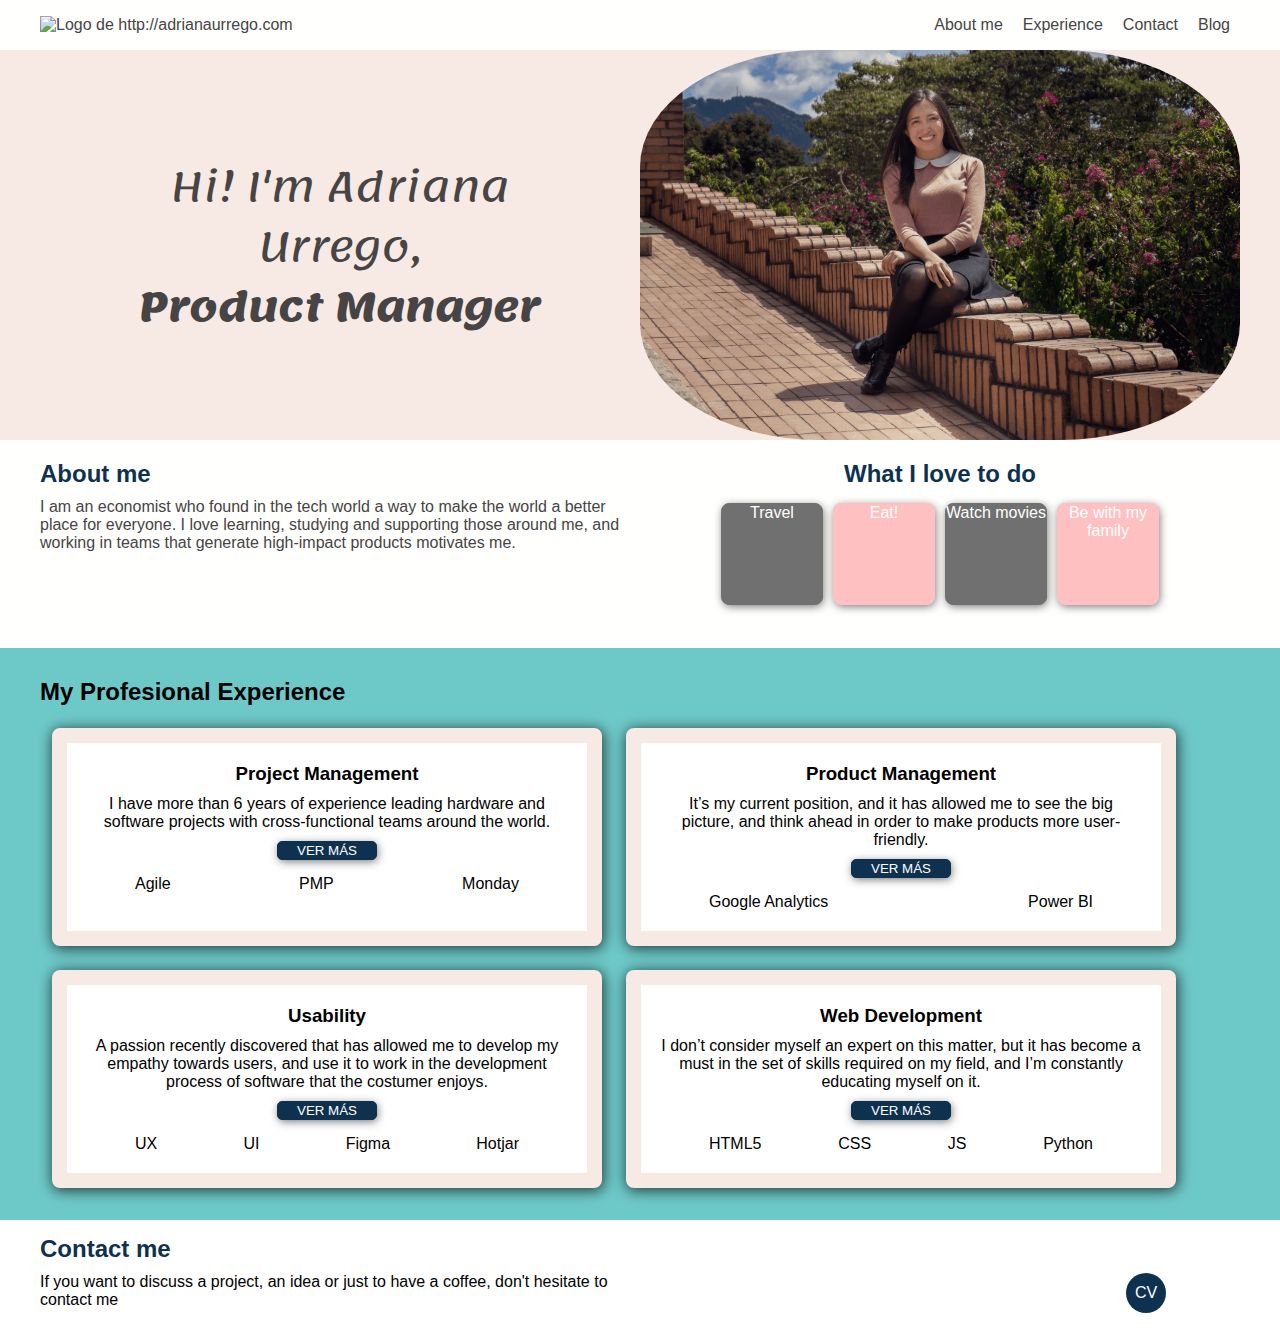
==== Index.html @ 8c85b7bd "Adicion link a blog" ====
<!DOCTYPE html>
<html lang="en">
<head>
    <meta charset="UTF-8" />
    <meta name="description" content="This is the Adriana Urrego's web site">
    <meta name="robots" content="index,follow">
    <title>Adriana Urrego</title>
    <meta name="viewport" content="width=device-width, initial-scale=1.0">
    <link rel="icon" type="image.png" href="Images/Favicon.PNG" />
    <link href="https://fonts.googleapis.com/css2?family=Lemonada&display=swap" rel="stylesheet">
    <link rel="stylesheet" href="css/estilos.css">
</head>
<body>
    <i class="icon-menu burger-button" id="burger-menu"></i>
    <header class="header">
        <div class="container">
            <figure class="logo">
                <img src= "images/logo.PNG" height= "70" alt="Logo de http://adrianaurrego.com"> 
            </figure>
            <nav class="menu">
                <ol>
                    <li>
                        <a class="link" href="#AboutMe">About me</a>
                    </li>
                    <li>
                        <a class="link" href="#Experience">Experience</a>
                    </li>
                    <li>
                        <a class="link" href="#Contact">Contact</a>
                    </li>
                    <li>
                        <a class="link" href="https://adrianaurrego.wordpress.com/" target="blank">Blog</a>
                    </li>
                </ol>
            </nav>
        </div>
    </header>
    <section class="hero">
        <div class="container">
            <h1 class="hero-sentence">
                 Hi! I'm Adriana Urrego,<br> <strong>Product Manager</strong>
            </h1>
            <figure class="hero-imageContainer">
                <img class="hero-image" src="./Images/Hero.jpeg" width="600" height="390" alt="Imagen principal del sitio"> 
            </figure>
        </div>
    </section>
    <section id="AboutMe" class="aboutme">
        <div class="container">
            <article class="profile">
                <h2>About me</h2>
                <p>I am an economist who found in the tech world a way to make the world a better place for everyone. I love learning, studying and supporting those around me, and working in teams that generate high-impact products motivates me.</p>
            </article>
            <article class="WhatIlovetodo">
                <h2>What I love to do</h2>
                <div class="lovetodo">
                    <p class="lovetodo-brown">Travel</p>
                    <p class="lovetodo-pink">Eat!</p>
                    <p class="lovetodo-brown">Watch movies</p>
                    <p class="lovetodo-pink">Be with my family</p>
                </div>
            </article>       
        </div>
    </section>
    <section id="Experience" class="experience-list">
        <div class="container">
            <article class="experience-list-title">
                <!-- <div class="container"> -->
                    <h2>My Profesional Experience</h2>
                <!-- </div> -->
            </article>
            <article class="experience-container">
                <article class="experience">
                    <!-- <figure class="experience-imageContainer">
                        <img class="experience-image" src="./Images/Project-manager-hero.png"/>
                    </figure> -->
                    <div class="experience-detail">
                        <h3 class="experience-title">Project Management</h3>
                        <p class="experience-description">I have more than 6 years of experience leading hardware and software projects with cross-functional teams around the world.</p>
                        <button class="experience-button"><a href="./Project-manager/index.html" target="blank">Ver más</a></button>
                        <div class="skills">
                            <p>Agile</p>
                            <p>PMP</p>
                            <!-- <P>MS Project</P> -->
                            <p>Monday</p>
                        </div>
                    </div>
                </article>
                <article class="experience">
                    <!-- <figure class="experience-imageContainer">
                        <img class="experience-image" src="./Images/Hero.jpg" width="500" />
                    </figure> -->
                    <div class="experience-detail">
                        <h3 class="experience-title">Product Management</h3>
                        <p class="experience-description">It’s my current position, and it has allowed me to see the big picture, and think ahead in order to make products more user-friendly.</p>
                        <button class="experience-button"><a href="./Product-manager/index.html" target="blank">Ver más</a></button>
                        <div class="skills">
                            <!-- <p>Communication</p> -->
                            <p>Google Analytics</p>
                            <P>Power BI</P> 
                        </div>                   
                    </div>
                </article>
                <article class="experience">
                    <!-- <figure class="experience-imageContainer">
                        <img class="experience-image" src="./Images/Hero.jpg" width="500" />
                    </figure> -->
                    <div class="experience-detail">
                        <h3 class="experience-title">Usability</h3>
                        <p class="experience-description">A passion recently discovered that has allowed me to develop my empathy towards users, and use it to work in the development process of software that the costumer enjoys.</p>
                        <button class="experience-button"><a href="./Usability/index.html" target="blank">Ver más</a></button>
                        <div class="skills">
                            <p>UX</p>
                            <p>UI</p>
                            <P>Figma</P>
                            <p>Hotjar</p>
                        </div>
                    </div>
                </article>
                <article class="experience">
                    <!-- <figure class="experience-imageContainer">
                        <img class="experience-image" src="./Images/Hero.jpg" width="500" />
                    </figure> -->
                    <div class="experience-detail">
                        <h3 class="experience-title">Web Development</h3>
                        <p class="experience-description">I don’t consider myself an expert on this matter, but it has become a must in the set of skills required on my field, and I’m constantly educating myself on it.</p>
                        <button class="experience-button"><a href="./Web-development/index.html" target="blank">Ver más</a></button>                    
                        <div class="skills">
                            <p>HTML5</p>
                            <p>CSS</p>
                            <P>JS</P>
                            <p>Python</p>
                        </div>
                    </div>
                </article>
            </article>
        </div>
    </section>
    <section id="Contact" class="contact">
        <div class="container">
            <div>
                <h2>Contact me</h2>
            </div>
            <div class="form-and-social">
                <!-- <form action="" class="form-email">
                    <div>
                        <div class="name-container">
                            <label for="name">Name</label>
                            <input type="text" id="name" class="input-name" name="name"><br/> 
                        </div>                        
                        <div class="email-container">
                            <label for="email">Email</label>
                            <input type="email" id="email" class="input-email" name="email"><br/> 
                        </div>    
                        <div class="message-container"> 
                            <label for="message">Message</label>                            
                            <input type="text" placeholder="Leave your message here" id="message" class="input-message" name="message"><br/>                             
                        </div>    
                    </div>
                    <div>
                        <button class="contact-button" type="submit">Send</button>
                    </div>
                </form> -->
                <p>If you want to discuss a project, an idea or just to have a coffee, don't hesitate to contact me</p>
                <div class="social">
                    <!-- <a href="" class="social-link gmail"></a> -->
                    <!-- <i class="icon-email"></i>
                    <i class="icon-twitter"></i>
                    <i class="icon-github"></i>
                    <i class="icon-linkedin"></i> -->
                    <a href="https://twitter.com/Adri_urrego18" target="_blank" class="social-link twitter"></a>
                    <a href="https://www.linkedin.com/in/luz-adriana-urrego-m%C3%A9ndez-198406157/" target="_blank" class="social-link linkedin"></a>
                    <a href="https://github.com/AdrianaUrrego" target="_blank" class="social-link github"></a>
                    <a href="https://drive.google.com/file/d/1pRDgtssEUzJiuoyWZFGQGTPaUxqyoq2O/view?usp=sharing" target="_blank" class="social-link cv">CV</a>
                </div>
            </div>            
        </div>
    </section>
    <script>     
        console.log ();   
        const ipad = window.matchMedia('screen and (max-width: 767px)');
        const menu = document.querySelector('.menu');
        // console.log(menu);
        const burgerButton = document.querySelector('#burger-menu');
        // console.log(burgerButton);


        ipad.addListener(validation)

        function validation(event){
            console.log(event.matches);
            if (event.matches) {
                burgerButton.addEventListener('click', hideShow)
            } else {
                burgerButton.removeEventListener('click', hideShow)
            }
        }
        validation(ipad);

        function hideShow() {
            if (menu.classList.contains('is-active')) {
                menu.classList.remove('is-active');
            } else{
                menu.classList.add('is-active');
            }
        }
    </script>
</body>
</html>
---- css/estilos.css ----
@font-face {
    font-family: 'icomoon';
    src:  url('../fonts/icomoon.eot?bic415');
    src:  url('../fonts/icomoon.eot?bic415#iefix') format('embedded-opentype'),
      url('../fonts/icomoon.ttf?bic415') format('truetype'),
      url('../fonts/icomoon.woff?bic415') format('woff'),
      url('../fonts/icomoon.svg?bic415#icomoon') format('svg');
    font-weight: normal;
    font-style: normal;
    font-display: block;
  }
  
  [class^="icon-"], [class*=" icon-"] {
    /* use !important to prevent issues with browser extensions that change fonts */
    font-family: 'icomoon' !important;
    speak: never;
    font-style: normal;
    font-weight: normal;
    font-variant: normal;
    text-transform: none;
    line-height: 1;
  
    /* Better Font Rendering =========== */
    -webkit-font-smoothing: antialiased;
    -moz-osx-font-smoothing: grayscale;
  }
  
  .icon-menu:before {
    content: "\e900";
  }

  /* @font-face {
    font-family: 'icomoon';
    src:  url('../fonts_2/icomoon.eot?mwbzyx');
    src:  url('../fonts_2/icomoon.eot?mwbzyx#iefix') format('embedded-opentype'),
      url('../fonts_2/icomoon.ttf?mwbzyx') format('truetype'),
      url('../fonts_2/icomoon.woff?mwbzyx') format('woff'),
      url('../fonts_2/icomoon.svg?mwbzyx#icomoon') format('svg');
    font-weight: normal;
    font-style: normal;
    font-display: block;
  }
  
  [class^="icon-"], [class*=" icon-"] {
    /* use !important to prevent issues with browser extensions that change fonts */
    /* font-family: 'icomoon' !important;
    speak: never;
    font-style: normal;
    font-weight: normal;
    font-variant: normal;
    text-transform: none;
    line-height: 1;
  
    /* Better Font Rendering =========== */
    /* -webkit-font-smoothing: antialiased;
    -moz-osx-font-smoothing: grayscale;
  } */
  
  /* .icon-email:before {
    content: "\e945";
  }
  .icon-twitter:before {
    content: "\ea96";
  }
  .icon-github:before {
    content: "\eab0";
  }
  .icon-linkedin:before {
    content: "\eaca";
  }*/
*{
    margin: 0;
}  

html {
    scroll-behavior: smooth;
}

body{
    font-family: Verdana, Geneva, Tahoma, sans-serif;
}
.header{
    background-color: #FFFFFE;
    color: #464444;
    display: flex;
    justify-content: space-between;
    height: 50px;
    align-items: center;
    flex-wrap: wrap;
    /* text-transform: ; */
}
.menu{
    height: inherit;
}
.header ol{
    margin: 0;
    padding: 0;
    list-style: none;
    display: flex;
    height: inherit;
}
.header ol li{
    height: inherit;
}
.logo{
    margin:0;
}
.header a{
    color: #464444;
    text-decoration: none;
    height: inherit;
    display: flex;
    align-items: center;
    padding: 0 10px;
}
.hero{
    height: 390px;
    /* background-image: url(../Images/Hero.jpg); */
    background-color: #F7E9E3;
    /* background-size: 600px 390px; */
    /* background-repeat: no-repeat; */
    /* background-position-x: right; */
    color: #464444;
    display: flex;
    align-items: center;
    justify-content: space-between;
    flex-wrap: wrap;
}
.hero-sentence{
    text-align: center;
    /* padding: 100px 140px 30px 140px; */
    font-family: lemonada, sans-serif;
    line-height: 1.5em;
    font-size: 40px;
    font-weight: normal;
    letter-spacing: -.2px;
    width: 510px;
    margin: 0 auto;
}
.hero-imageContainer{
    margin: 0;
    
}
.hero-image{
    object-fit: cover;
    border-radius: 30%;
}
.aboutme{
    background-color: #FFFFFE;
    /* margin: 0px 140px 30px 140px; */
    display: flex;
    justify-content: space-between;
    flex-wrap: wrap;
    padding-top: 20px;
}
.profile{
    width: 50%;
    /* margin: 5px; */
}
.profile h2{
    color: #0E3150;
    margin-bottom: 10px;
}
.profile p{
    color: #464444;
}
.WhatIlovetodo{
    width: 50%;
}
.WhatIlovetodo h2{
    color: #0E3150;
    text-align: center;
    margin-bottom: 10px;
}
.lovetodo{
    display: flex;
    text-align: center;
    /* width: 600px; */
    height: 150px;
    justify-content: center;
      
}
.lovetodo-brown{
    border: 1px solid #707070;
    border-radius: 8px;
    width: 100px;
    height: 100px;
    /* box-sizing: border-box; */
    background: #707070;
    margin: 5px;
    /* text-align: center; */
    /* line-height: 100px; */
    color: #FFFFFE;
    /* line-height: 80px;
    text-align: center; */
    box-shadow: 1px 2px 10px -1px rgba(0, 0, 0, 0.60);
}
.lovetodo-pink{
    border: 1px solid #FFC0C2;
    border-radius: 8px;
    width: 100px;
    height: 100px;
    margin: 5px;
    /* box-sizing: border-box; */
    background: #FFC0C2;
    /* text-align: center; */
    /* line-height: 100px; */
    color: #FFFFFE;
    /* line-height: 80px;
    text-align: center; */
    box-shadow: 1px 2px 10px -1px rgba(0, 0, 0, 0.60);
}
.experience-list{   
    background-color: #6DC9C8;
    padding: 20px 0;    
}
.experience-list-title{
    background-color: #6DC9C8;
    margin: 0;
}
.experience-list-title h2{
    margin: 0;
    padding: 10px 0;
}

.experience-container{
    display: flex;
    flex-wrap: wrap;
}
.experience {
    margin: 1%;
    width: 40%;
    flex-shrink: 0;
    border-radius: 10px;
    overflow: hidden;
    border: 15px solid #F7E9E3;
    /* margin: 20px 40px;
    margin-top: -40px; */
    background-color: white;
    /* position: relative; */
    padding: 20px;
    text-align: center;
    border-radius: 8px;
    box-shadow: 1px 2px 14px 1px rgba(0, 0, 0, 0.68);
    
}
/* .experience-imageContainer{
    margin: 0;
} */
/* .experience-image-pm{
    width: 380px;
    height: 250px;
    object-fit: cover;
    margin: 0 0 0 3em;
}
.experience-image-PM{
    width: 200px;
    height: 250px;
    object-fit: cover;
    margin: 0 0 0 8.7em;
} */
/* .experience-image{
    width: 100%;
    height: 200px;
    object-fit: cover;
    margin: 0;
} */
/* .experience-image-wd{
    width: 250px;
    height: 200px;
    object-fit: cover;
    margin: 0 0 0 7.5em
} */

/* .experience-detail{
    margin: 20px 40px;
    margin-top: -40px;
    background-color: white;
    position: relative;
    padding: 20px;
    text-align: center;
    border-radius: 8px;
} */
.experience-title{
    margin-bottom: 10px;
}
.experience-description {
    margin-bottom: 10px;
}
.experience-button{
    background-color: #0E3150 ;
    color: white;
    border: 1px solid #0E3150;
    /* padding: 5px 20px; */
    border-radius: 5px;
    width: 100px;
    text-transform: uppercase;
    margin: 0 auto 15px;  
    box-shadow: 1px 2px 10px -1px rgba(0, 0, 0, 0.60);     
}
.experience-button a{
    text-decoration: none;
    color: white;
}
.skills{
    display: flex;
    margin: 0 10%;
    justify-content: space-between;
    /* padding: 0 20px; */
}
/* .skills p::after {
    content: "|";
    padding: 5px;
} */
.contact {
    margin: 15px 0;
}
.contact h2{
    color: #0E3150;
    margin-bottom: 10px;
}
.form-and-social{
    display: flex;
    justify-content: space-between;
    flex-wrap: wrap;
}
.form-and-social p{
    width: 50%;
}
.social{
    display: flex;
    /* justify-content: space-between; */
   align-self: baseline; 
   padding: 0 4em 0 0;
}
.social-link{
    width: 40px;
    height: 40px;s
    display: inline-block;
    margin: 0 10px;
}
.social-link.gmail{
    background-image: url('../images/gmail.svg');
}
.social-link.linkedin{
    background-image: url('../images/linkedin.svg');
}
.social-link.twitter{
    background-image: url('../images/twitter.svg');
}
.social-link.github{
    background-image: url('../images/github.svg');
    background-size: 40px 40px;
}
.social-link.cv{
    background-color: #0E3150;
    color: #FFFFFE;
    text-align: center;
    text-decoration: none;
    border-radius: 90px;
    align-self: flex-start;
    line-height: 40px;
    text-align: center;
}
/* .form-email label{
    width: 150px;
    margin: 10px 0;
}
.name-container{
    width: 400px;
    margin: 0 0 0 50px;
    height: 40px;
    display: flex;
}
.email-container{
    width: 400px;
    margin: 0 0 0 50px;
    height: 40px;
    display: flex;
}
.message-container{
    width: 400px;
    margin: 0 0 0 50px;
    height: 230px;
    display: flex;
}
.message-container label{
    width: 130px;
}
.input-name{
    border-radius: 5px;
    border: 1px solid #464444;
    padding: 5px 50px;
    margin: 5px;
    float: right;    
}
.input-email{
    border-radius: 5px;
    border: 1px solid #464444;
    padding: 5px 50px; 
    margin: 5px;
    float: right;    
}
.input-message{
    border-radius: 5px;
    border: 1px solid #464444;
    width: 200px;
    height: 200px;
    padding: 5px 50px 5px 5px;
    margin: 5px;
    float: right;    
}
.form-email{
    display: flex;
    /* margin: 100px 0 10px 0px; */
    /* justify-content: flex-start;
    align-content: space-between;
    flex-wrap: wrap;
} */
/* .contact-button{
    background: #0E3150;
    color: #FFFFFE;
    border-radius: 5px;
    width: 150px;
    margin: 10px auto 0;
    padding: 5px 0;
    text-transform: uppercase;
    font-family: Verdana, Geneva, Tahoma, sans-serif;
    font-size: 18px;
    margin: 0 0 0 30px;

} */

.container{
    /* width: 70vw; */
    max-width: 1200px;
    flex: 1;
    margin: 0 auto;
    display: inherit;
    justify-content: inherit;
    align-items: inherit;
    height: inherit;
    font-weight: ;
    flex-wrap: inherit;
}

.burger-button{
    width: 40px;
    height: 40px;
    border-radius: 50%;
    background-color: rgba(247, 233, 227, 1);
    display: none;
    line-height: 40px;
    text-align: center;
    position: fixed;
    z-index: 4;
    left: 5px;
    top: 5px;
    color: #0E3150;    
}

/* Dado que estamos usando Desktop first, se recomienda empezar por el media query más grande */
@media screen and (max-width: 1024px){   
    .hero {
        height: auto;   
        position: relative;   
        overflow: hidden;
        padding: 2em;  
    }
    .hero-image {
        position: absolute;
        z-index: 1;
        left: 0;
        right: 0;
        top: 0;
        bottom: 0;
        width: 100%;
        border-radius: 0%;
    }
    h1 {
        font-size: 2em;
        z-index: 2;
        position: relative;
        color: white;
    }
    .aboutme {
        margin: 1.2em;
    }
    .profile h2 {
        margin: .8em 0;
    }
    .WhatIlovetodo h2 {
        margin: .8em 0;
    }
    .experience {
        width: 87%;
        
    }
    .experience-list {
        padding: 1.2em;
    }
    .experience-title {
        margin-bottom: .8em;
    }
    .experience-description {
        margin-bottom: .8em;
    }
    .experience-button {
        margin: .8em;
    }
    /* .experience-image {
        width: 100%;
        margin: 0;
    }    */
    /* .contact-button {
        margin: 0 0 0 230px;
    } */
    .contact {
        padding: 1.2em;
    }
    .contact h2 {
        margin-bottom: .5em;
    }
}

@media screen and (max-width: 767px){
    h2 {
        font-size: 1.2em;
    }
    .burger-button{
        display: block;
    }
    .header {
        display: block;
        height: auto;
    }
    .header ol{
        display: block;
    }
    .header ol li {
        height: 50px;        
    }
    .header a {
        justify-content: center;
        height: 40px;
        font-size: 1.5em;
        text-decoration: underline;
        margin-bottom: .5em;
    }
    .header .logo{
        text-align: center;
    }
    .menu{
        position: fixed;
        background-color: rgba(247, 233, 227, .9);
        z-index: 3;
        top: 0;
        left: -100vw;
        bottom: 0;
        width: 100vw;
        display: flex;
        align-items: center;
        justify-content: center;
        transition: .3s;
    }

    .menu.is-active {
        left: 0;
    }
      
    .aboutme{
        display: block;
    }
    .profile {
        width: auto;
        font-size: 16px;
    }
    /* .profile h2{
        font-size: 1em;
    } */
    .profile p{
        font-size: .9em;
    }
    .WhatIlovetodo {
        width: auto;
        font-size: 16px;
    }
    /* .WhatIlovetodo h2{
        font-size: 1em;
    } */
    .lovetodo{
        font-size: 16px;
    }
    .lovetodo-brown .lovetodo-pink{
        width: 80px;
        height: 80px;
        margin: 5px;
        font-size: .8em;     
        display: flex;
        align-items: center;
        justify-content: center;   
    }
    .experience-list {
        font-size: 16px;
    }
    .experience-list-title h2{
        /* font-size: 1em; */
        padding: 0;
    }
    .experience {
        width: auto;
        flex-shrink: initial; 
        padding: 1em;       
    }    
    /* .experience-image {
        width: 100%;
        margin: 0;
    }  */
    .experience-detail {
        font-size: 16px;
    }
    .experience-title{
        font-size: 1em;
    }   
    .experience-description {
        font-size: .9em;
    }
    .skills {
        font-size: .9em;
        
    }
    .social {
        /* flex-direction: column; */
        padding: 0;
        margin: 0 auto;
    }
    .social-link {
        width: 2.5em;
        height: 2.5em;
        margin: .5em;
    }
    /* .form-and-social{
        display: initial;
    } */
    .contact{
        font-size: 16px;
    }
    .form-and-social p{
        width: 100vw;
        font-size: .9em;
    }
    /* .contact h2{
        font-size: 1em;
    } */
    /* .name-container label{
        font-size: .8em;
    }
    .email-container label{
        font-size: .8em;
    }
    .message-container label{
        font-size: .8em;
    }
    .form-email {
        font-size: 16px;
    }
    .contact-button {
        font-size: 1em;
    } */
}


@media screen and (max-width: 480px) {   

    .hero-sentence{
        font-size: 1.5em;
        text-align: initial;
    }
    .experience-list-title{
        margin-bottom: .6em;
    }
    /* .experience-detail {
        margin: -2em .5em .5em;
        padding: 1em;
    } */
    .experience-title {
        margin: .8em;
    }
    .aboutme {
        margin: .8em;
        padding: 0;
    }
    .skills {
        margin-top: .3px;
    }
    /* .name-container label{
        width: 7em;
    }
    .email-container label{
        width: 7em;
    }
    .message-container label{
        width: 7em;
    }
    .name-container {
        width: 75%;
        margin: 0;
    }
    .email-container {
        width: 75%;
        margin: 0;
    }
    .message-container {
        width: 75%;
        margin: 0;
    }
    .contact-button {
        margin: 0 auto;
    }
    .form-email {
        max-width: 75%;
    }
    .input-name {
        padding: 0;
    }
    .input-email {
        padding: 0;
    }
    .input-message {
        padding: 0;
    } */
}

@media screen and (max-width: 320px){    
    .skills {
        margin: 0 5%;
    }
    /* .input-name {
        padding: 0;
    }
    .input-email {
        padding: 0;
    }
    .input-message {
        padding: 0;
    } */
    .hero-sentence {
        font-size: 1.2em;        
    }
    .hero{
        padding: 2em 1em;
    }
    .WhatIlovetodo{
        margin-top: 2em;
    }

}
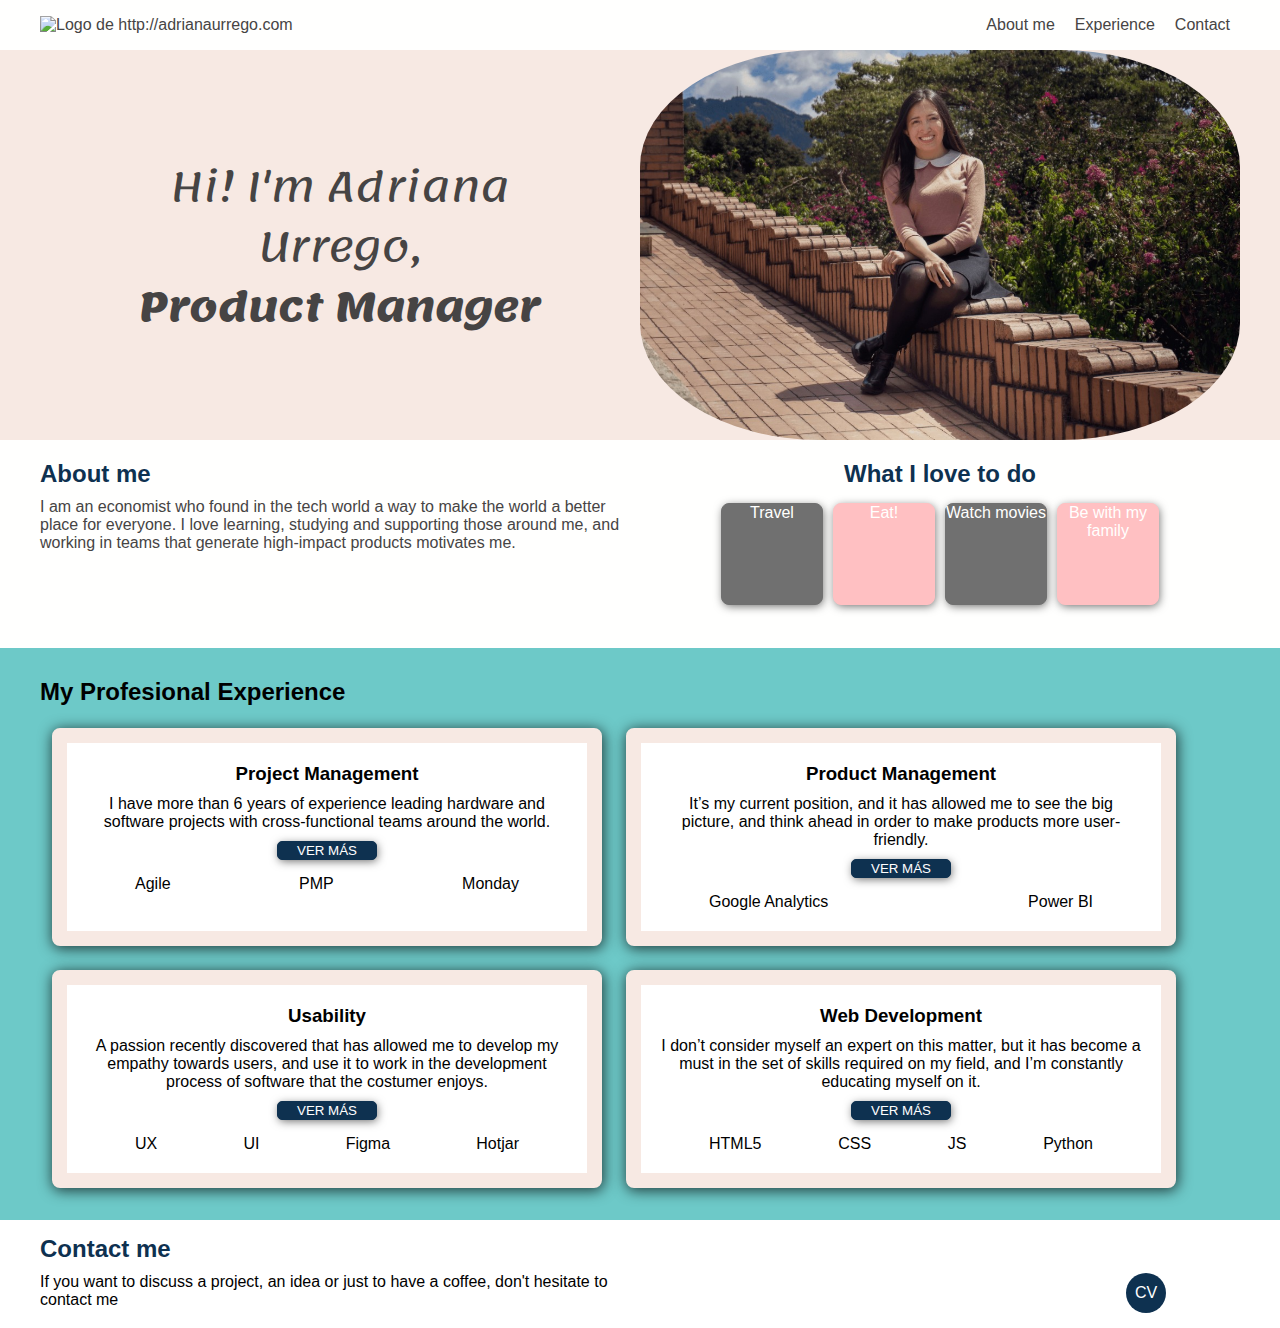
==== commit 1ed0c3b1: "Desactivacion temporal del blog" ====
--- a/Index.html
+++ b/Index.html
@@ -28,9 +28,9 @@
                     <li>
                         <a class="link" href="#Contact">Contact</a>
                     </li>
-                    <li>
+                    <!-- <li>
                         <a class="link" href="https://adrianaurrego.wordpress.com/" target="blank">Blog</a>
-                    </li>
+                    </li> -->
                 </ol>
             </nav>
         </div>
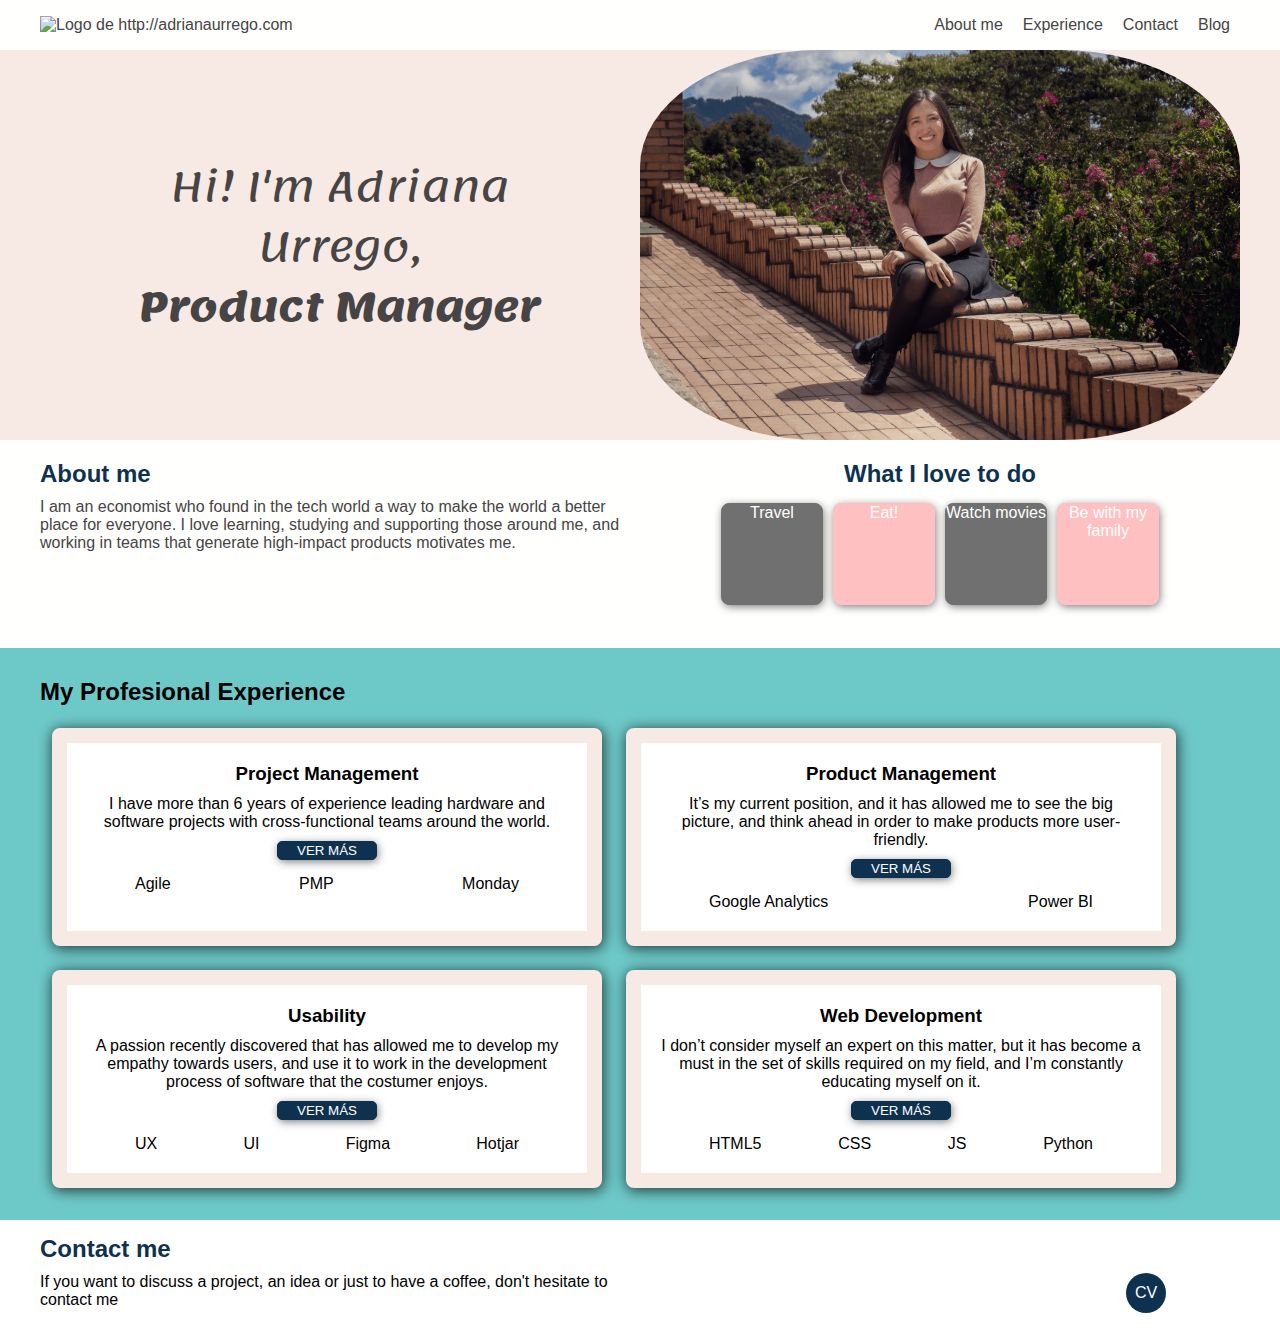
==== commit 1a6a3f4c: "Adicion blog con nuevo diseño" ====
--- a/Index.html
+++ b/Index.html
@@ -28,9 +28,9 @@
                     <li>
                         <a class="link" href="#Contact">Contact</a>
                     </li>
-                    <!-- <li>
+                    <li>
                         <a class="link" href="https://adrianaurrego.wordpress.com/" target="blank">Blog</a>
-                    </li> -->
+                    </li>
                 </ol>
             </nav>
         </div>
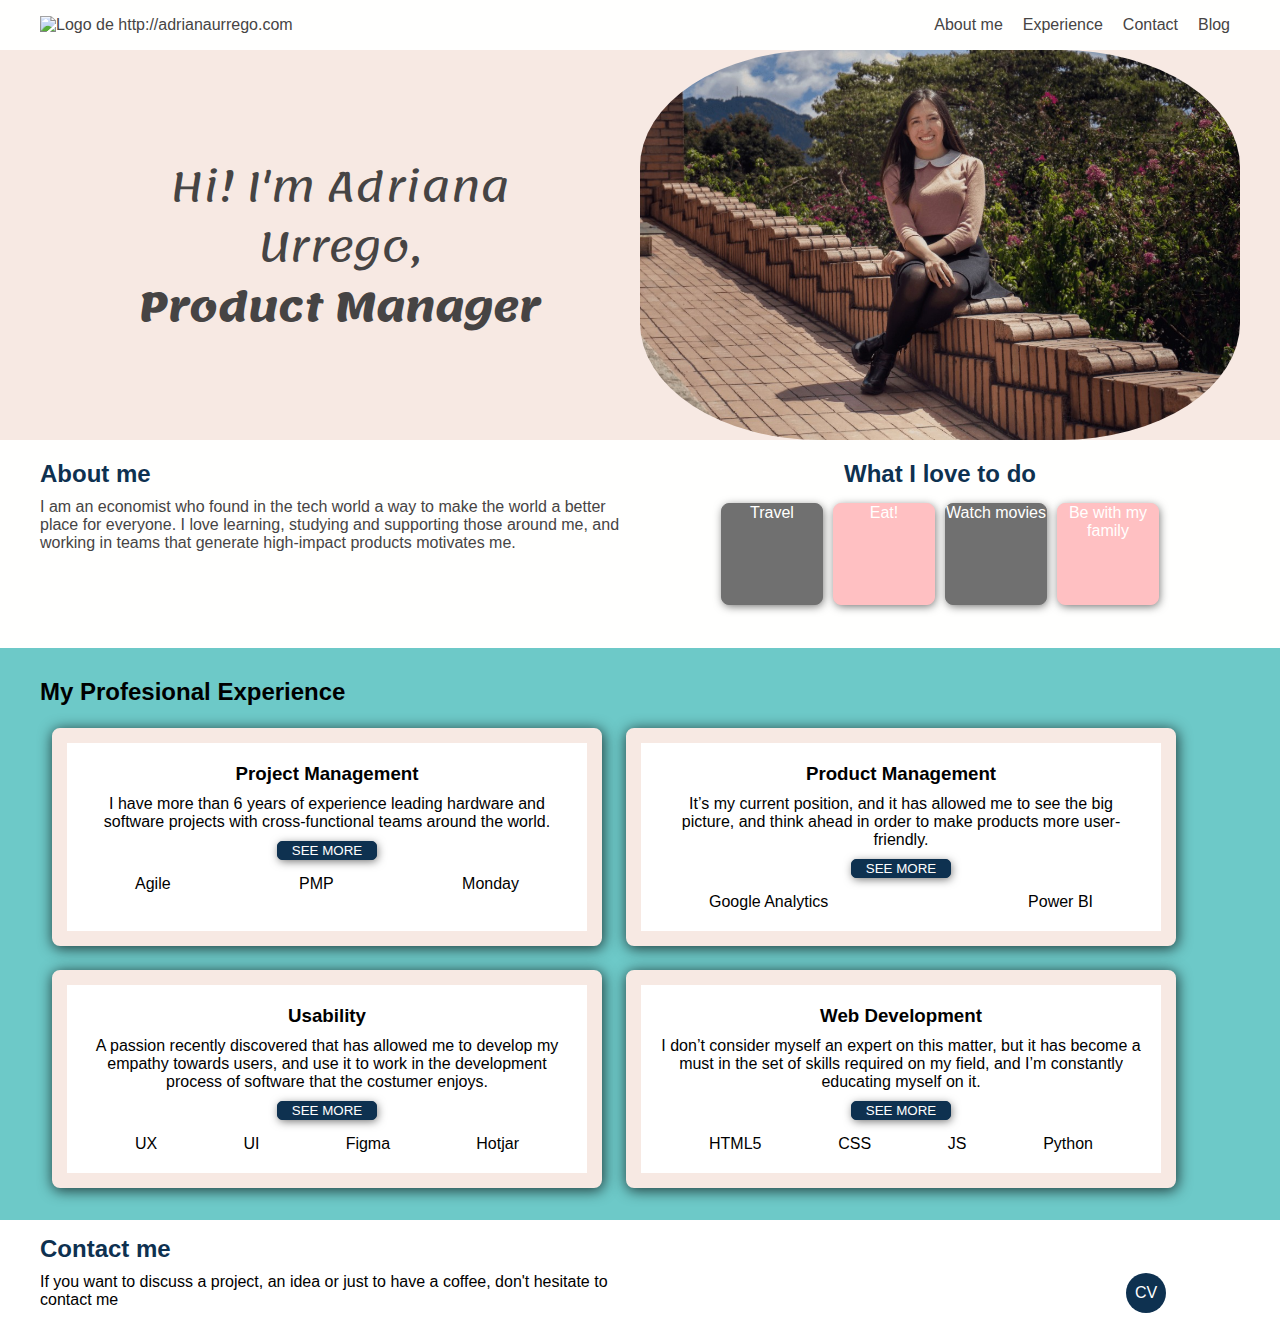
==== commit 36724383: "Arreglo de boton Ver Mas" ====
--- a/Index.html
+++ b/Index.html
@@ -77,7 +77,7 @@
                     <div class="experience-detail">
                         <h3 class="experience-title">Project Management</h3>
                         <p class="experience-description">I have more than 6 years of experience leading hardware and software projects with cross-functional teams around the world.</p>
-                        <button class="experience-button"><a href="./Project-manager/index.html" target="blank">Ver más</a></button>
+                        <button class="experience-button"><a href="./Project-manager/index.html" target="blank">See More</a></button>
                         <div class="skills">
                             <p>Agile</p>
                             <p>PMP</p>
@@ -93,7 +93,7 @@
                     <div class="experience-detail">
                         <h3 class="experience-title">Product Management</h3>
                         <p class="experience-description">It’s my current position, and it has allowed me to see the big picture, and think ahead in order to make products more user-friendly.</p>
-                        <button class="experience-button"><a href="./Product-manager/index.html" target="blank">Ver más</a></button>
+                        <button class="experience-button"><a href="./Product-manager/index.html" target="blank">See More</a></button>
                         <div class="skills">
                             <!-- <p>Communication</p> -->
                             <p>Google Analytics</p>
@@ -108,7 +108,7 @@
                     <div class="experience-detail">
                         <h3 class="experience-title">Usability</h3>
                         <p class="experience-description">A passion recently discovered that has allowed me to develop my empathy towards users, and use it to work in the development process of software that the costumer enjoys.</p>
-                        <button class="experience-button"><a href="./Usability/index.html" target="blank">Ver más</a></button>
+                        <button class="experience-button"><a href="./Usability/index.html" target="blank">See More</a></button>
                         <div class="skills">
                             <p>UX</p>
                             <p>UI</p>
@@ -124,7 +124,7 @@
                     <div class="experience-detail">
                         <h3 class="experience-title">Web Development</h3>
                         <p class="experience-description">I don’t consider myself an expert on this matter, but it has become a must in the set of skills required on my field, and I’m constantly educating myself on it.</p>
-                        <button class="experience-button"><a href="./Web-development/index.html" target="blank">Ver más</a></button>                    
+                        <button class="experience-button"><a href="./Web-development/index.html" target="blank">See More</a></button>                    
                         <div class="skills">
                             <p>HTML5</p>
                             <p>CSS</p>
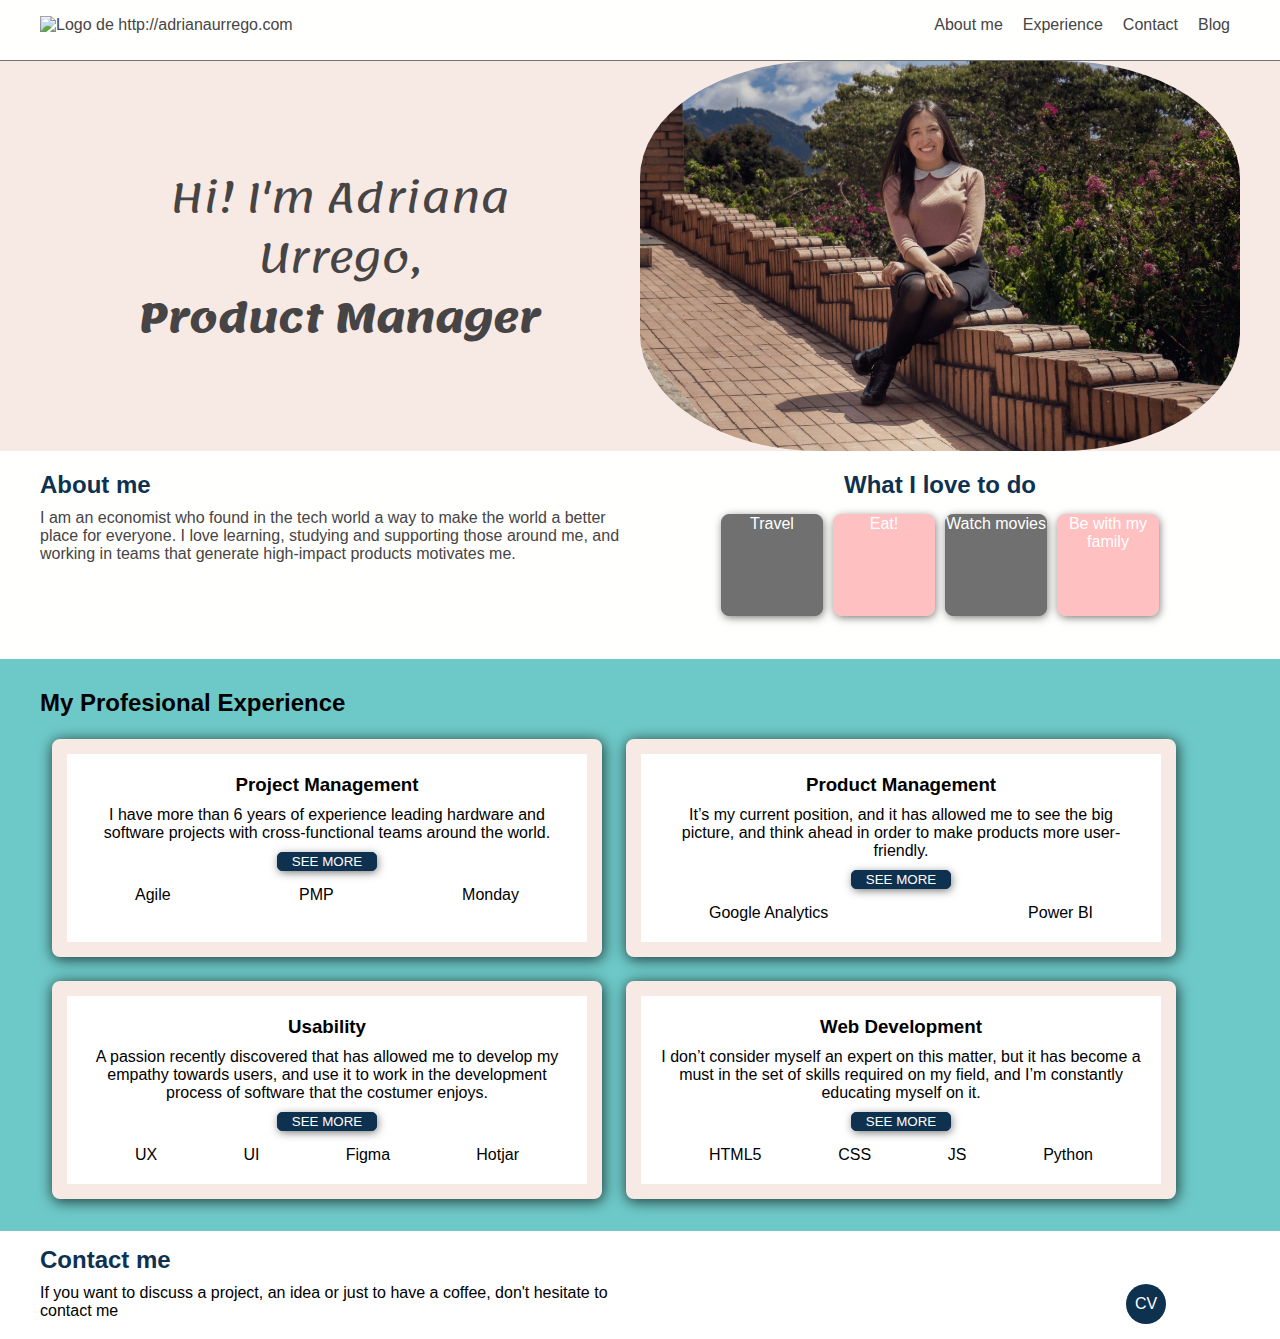
==== commit 552baecf: "Adición blog en subpáginas y ajustes a web-development" ====
--- a/Index.html
+++ b/Index.html
@@ -8,7 +8,7 @@
     <meta name="viewport" content="width=device-width, initial-scale=1.0">
     <link rel="icon" type="image.png" href="Images/Favicon.PNG" />
     <link href="https://fonts.googleapis.com/css2?family=Lemonada&display=swap" rel="stylesheet">
-    <link rel="stylesheet" href="css/estilos.css">
+    <link rel="stylesheet" href="css/estilos.css">    
 </head>
 <body>
     <i class="icon-menu burger-button" id="burger-menu"></i>
--- a/css/estilos.css
+++ b/css/estilos.css
@@ -87,7 +87,8 @@
     height: 50px;
     align-items: center;
     flex-wrap: wrap;
-    /* text-transform: ; */
+    border-bottom: 1px solid #707070;
+    padding-bottom: 10px;
 }
 .menu{
     height: inherit;
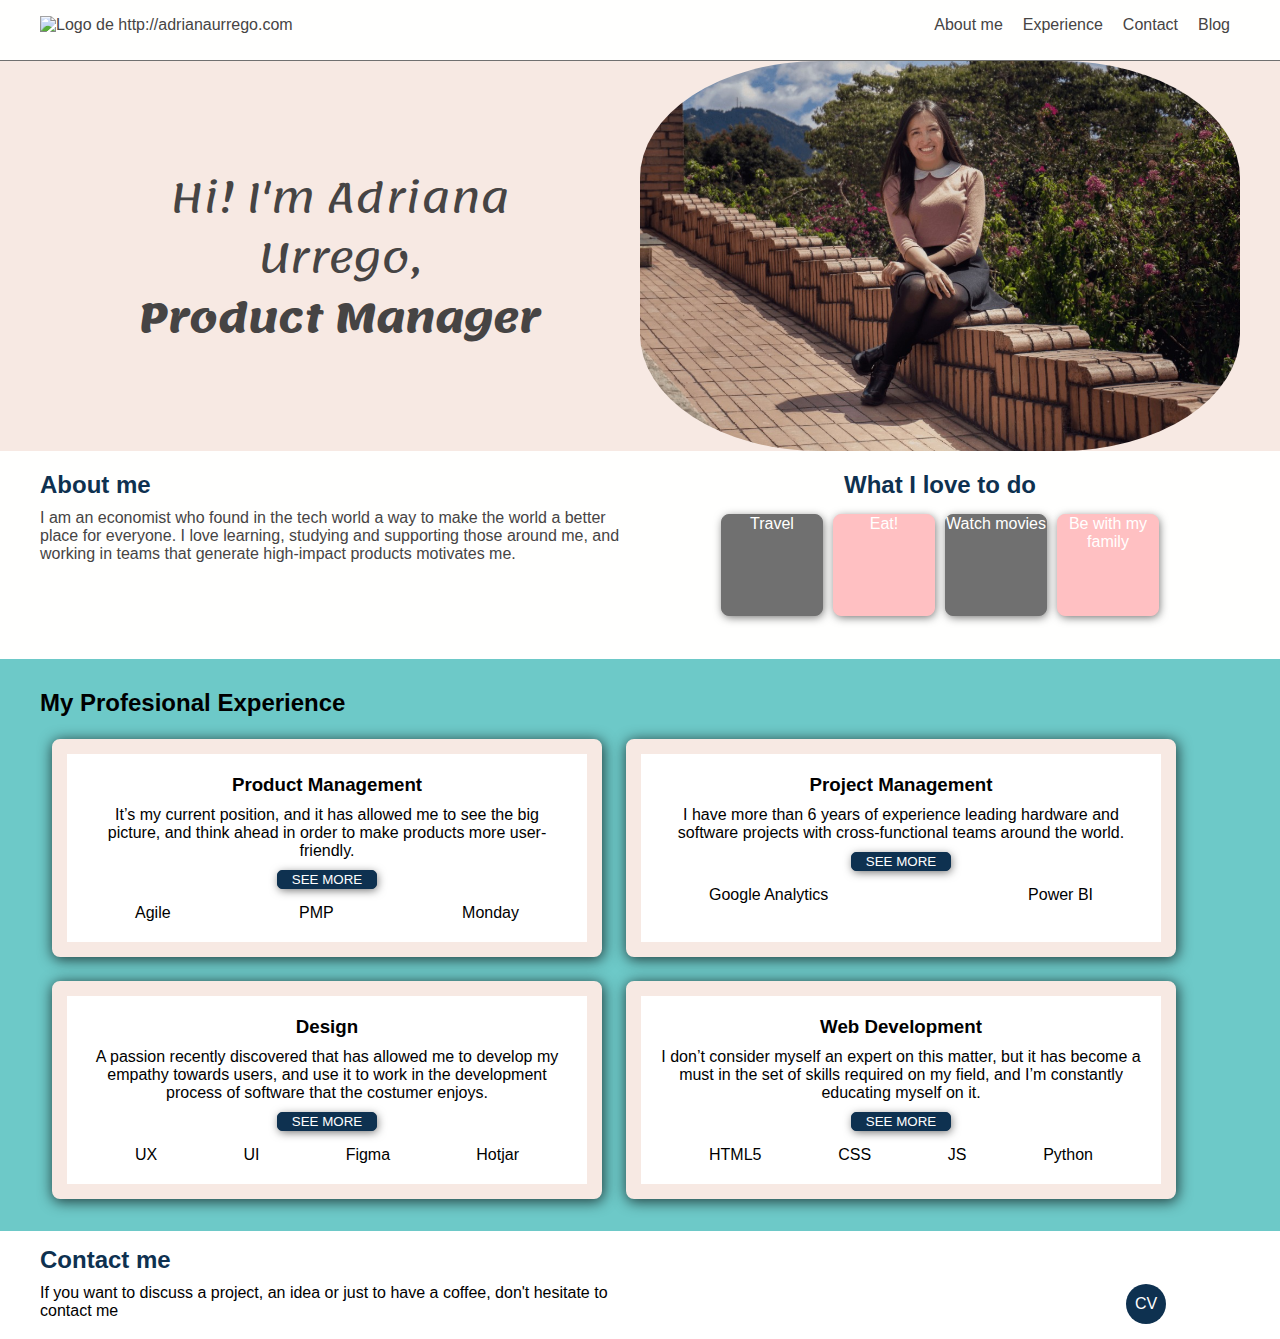
==== commit 6d14e895: "Nueva version con modales" ====
--- a/Index.html
+++ b/Index.html
@@ -70,14 +70,35 @@
                 <!-- </div> -->
             </article>
             <article class="experience-container">
-                <article class="experience">
-                    <!-- <figure class="experience-imageContainer">
-                        <img class="experience-image" src="./Images/Project-manager-hero.png"/>
-                    </figure> -->
+                <article class="experience">                    
                     <div class="experience-detail">
-                        <h3 class="experience-title">Project Management</h3>
-                        <p class="experience-description">I have more than 6 years of experience leading hardware and software projects with cross-functional teams around the world.</p>
-                        <button class="experience-button"><a href="./Project-manager/index.html" target="blank">See More</a></button>
+                        <h3 class="experience-title">Product Management</h3>
+                        <p class="experience-description">It’s my current position, and it has allowed me to see the big picture, and think ahead in order to make products more user-friendly.</p>
+                        <button class="experience-button1"><a href="#modal">See More</a></button>    
+                        <div class="modal1 hidden">
+                            <div class="modal-container">
+                                <img class="modal-container-close1" src="https://img.icons8.com/windows/32/000000/macos-close.png"/>
+                                <h3 class="experience-title-internal">Product Management</h3>
+                                <p class="experience-description-internal">
+                                    As a Product Manager, I have had the opportunity to work in the development of digital B2C and B2B products for a couple of years.
+                                </p>
+                                <p class="experience-description-internal">
+                                    Lead the development of digital products is a job that I really enjoy every day, this is because it allows me to work hand-by-hand with a cross-functional team, know deeply our user's problems and create useful products.
+                                </p>
+                                <p class="experience-description-internal">
+                                   To me, the most important in product management is to fall in love with the problems not with the solutions, because only a deep understanding of the problems will allow you to create really effective solutions that can easily iterate when the market conditions change.
+                                </p>
+                                <p class="experience-description-internal">
+                                    Some of the products that I have worked on are:
+                                </p>                                
+                                <h4>Quicker App:</h4>
+                                <p class="experience-description-internal">A B2C application that is used for more than 1000 drivers in Latin America to track first and last-mile logistics services.</p>
+                                <h4>Operation App:</h4>
+                                <p class="experience-description-internal">A web platform to make internal logistics control. On this platform, the users have an overview of what is happening now with dashboards and maps, and also they can generate historical information to make decisions that help them with continuous improvement.</p>
+                                <h4>All in one app:</h4>
+                                <p class="experience-description-internal">A web application B2B that offers different logistics services in one single platform, so the customers can have holistic control of their operations. The final goal was to integrate four business units, I worked on the integration of three of them.</p>
+                            </div>
+                        </div>                    
                         <div class="skills">
                             <p>Agile</p>
                             <p>PMP</p>
@@ -86,14 +107,30 @@
                         </div>
                     </div>
                 </article>
-                <article class="experience">
-                    <!-- <figure class="experience-imageContainer">
-                        <img class="experience-image" src="./Images/Hero.jpg" width="500" />
-                    </figure> -->
+                <article class="experience">                    
                     <div class="experience-detail">
-                        <h3 class="experience-title">Product Management</h3>
-                        <p class="experience-description">It’s my current position, and it has allowed me to see the big picture, and think ahead in order to make products more user-friendly.</p>
-                        <button class="experience-button"><a href="./Product-manager/index.html" target="blank">See More</a></button>
+                        <h3 class="experience-title">Project Management</h3>
+                        <p class="experience-description">I have more than 6 years of experience leading hardware and software projects with cross-functional teams around the world.</p>
+                        <button class="experience-button2"><a href="#modal">See More</a></button>
+                        <div class="modal2 hidden">
+                            <div class="modal-container">
+                                <img class="modal-container-close2" src="https://img.icons8.com/windows/32/000000/macos-close.png"/>
+                                <h3 class="experience-title-internal">Project Management</h3>
+                                <p class="experience-description-internal">
+                                    During almost 6 years I had the opportunity to lead different hardware and software projects, which allowed me to begin my professional career in the tech world and work agile frameworks that I’m still using in my day-to-day job as a Product Manager.
+                                </p>
+                                <p class="experience-description-internal">
+                                    These are some of the projects I lead:
+                                </p>                                                             
+                                <h4>Fuel Control Systems projects:</h4>
+                                <p class="experience-description-internal">As a product manager in SCI, I had the opportunity to lead around 50 different projects to produce and install Fuel Control Systems in the Middle East, Latin America, and Central America. 90% of these projects were handled remotely, using PMP as a standard to accomplish the schedule and budget defined by the customer.</p>
+                                <h4>FleetSAP:</h4>
+                                <p class="experience-description-internal">A Fuel Control Platform developed to track the data generated by the Fuel Control Systems installed, that provides real-time information to the customers about their fuel consumption, stock, and fleet location. I worked closely with the development team, in order to turn requirements into features; our main goal was to give customers a tool to optimize their fuel consumption.</p>
+                                <h4>Logistic web and mobile applications:</h4>
+                                <p class="experience-description-internal">I was fortunate to work as project lead for the last development stage of the MVP for a mobile and web application in order to create, control, and track logistics services, such as Freight Forwarding, Long Haul, First Mile, and Last Mile.</p>
+                                <p class="experience-description-internal">To do that I lead more than 20 developers using the Agile methodology to fulfill the schedule planned. We created weekly sprints with small deliverables for each one of the platforms for 4 months until we finished the whole MVP. After that, we continued working with SCRUM to handle the continuous release of features.</p>
+                            </div>
+                        </div> 
                         <div class="skills">
                             <!-- <p>Communication</p> -->
                             <p>Google Analytics</p>
@@ -101,14 +138,55 @@
                         </div>                   
                     </div>
                 </article>
-                <article class="experience">
-                    <!-- <figure class="experience-imageContainer">
-                        <img class="experience-image" src="./Images/Hero.jpg" width="500" />
-                    </figure> -->
+                <article class="experience">                    
                     <div class="experience-detail">
-                        <h3 class="experience-title">Usability</h3>
+                        <h3 class="experience-title">Design</h3>
                         <p class="experience-description">A passion recently discovered that has allowed me to develop my empathy towards users, and use it to work in the development process of software that the costumer enjoys.</p>
-                        <button class="experience-button"><a href="./Usability/index.html" target="blank">See More</a></button>
+                        <button class="experience-button3"><a href="#modal">See More</a></button>
+                        <div class="modal3 hidden">
+                            <div class="modal-container">
+                                <img class="modal-container-close3" src="https://img.icons8.com/windows/32/000000/macos-close.png"/>
+                                <h3 class="experience-title-internal">Design</h3>
+                                <p class="experience-description-internal">
+                                    Design is one of the skills I used every day when creating products, it has a lot of techniques that we can use during the product life cycle:
+                                </p>
+                                <ul>
+                                    <li>
+                                        To find the user’s the pain points
+                                    </li>
+                                    <li>
+                                        To test different solutions of the problem we are working on
+                                    </li>
+                                    <li>
+                                        To validate a hypothesis
+                                    </li>
+                                    <li>
+                                        To evaluate the customer experience (CX) of released products
+                                    </li>
+                                </ul>
+                                <p class="experience-description-internal">
+                                    The techniques that I use the most are:
+                                </p>
+                                <h4>User research</h4>
+                                <p class="experience-description-internal">
+                                    It have showed me a set of tools that allow me to deeply know the users of the products I’m working on; I really enjoy talking to the users and empathize with their pain points.
+                                </p>
+                                <h4>Usability test</h4>
+                                <p class="experience-description-internal">
+                                    This is a powerful technique that we, product managers, have to check if the hypotheses we have established are correct or not, so I’m very familiar with this kind of test.
+                                </p>
+                                <p class="experience-description-internal">
+                                    I believe that using tests like these is a best practice to guarantee that the products we develop are useful to our users, and also it has helped me to save money for the company by avoiding to work on unnecessary or incomprehensible features (fast learning).
+                                </p>
+                                <h4>Prototyping</h4>
+                                <p class="experience-description-internal">
+                                    I have discovered an ability to design high and low-fidelity prototypes for user interaction; I don’t have a strong background in design techniques but I continue to learn about best practices and tools to prototype software interfaces.
+                                </p>
+                                <p class="experience-description-internal">
+                                    I have been working with Adobe XD, Figma, InVision, Sketch, and recently Adobe Illustrator.
+                                </p>
+                            </div>
+                        </div> 
                         <div class="skills">
                             <p>UX</p>
                             <p>UI</p>
@@ -117,14 +195,23 @@
                         </div>
                     </div>
                 </article>
-                <article class="experience">
-                    <!-- <figure class="experience-imageContainer">
-                        <img class="experience-image" src="./Images/Hero.jpg" width="500" />
-                    </figure> -->
+                <article class="experience">                    
                     <div class="experience-detail">
                         <h3 class="experience-title">Web Development</h3>
                         <p class="experience-description">I don’t consider myself an expert on this matter, but it has become a must in the set of skills required on my field, and I’m constantly educating myself on it.</p>
-                        <button class="experience-button"><a href="./Web-development/index.html" target="blank">See More</a></button>                    
+                        <button class="experience-button4"><a href="#modal">See More</a></button>
+                        <div class="modal4 hidden">
+                            <div class="modal-container">
+                                <img class="modal-container-close4" src="https://img.icons8.com/windows/32/000000/macos-close.png"/>
+                                <h3 class="experience-title-internal">Web Development</h3>
+                                <p class="experience-description-internal">
+                                    I’m not an expert on this matter; in fact, I have never worked as a developer in a professional team, but development is one of the highest challenges I’ve had to face in my professional career, that is why last year (2020) I challenged myself to gain all the knowledge needed to complete a whole development project on my own.
+                                </p>
+                                <p class="experience-description-internal">
+                                    Creating my personal web site was my first objective; it was proudly designed and developed by me (if you want you can take a look at the code in my GitHub profile). But now I’m facing new projects in order to practice my recently acquired knowledge in JavaScript and Python. I will update this post with the results of these new projects.
+                                </p>
+                            </div>
+                        </div>                     
                         <div class="skills">
                             <p>HTML5</p>
                             <p>CSS</p>
@@ -141,37 +228,13 @@
             <div>
                 <h2>Contact me</h2>
             </div>
-            <div class="form-and-social">
-                <!-- <form action="" class="form-email">
-                    <div>
-                        <div class="name-container">
-                            <label for="name">Name</label>
-                            <input type="text" id="name" class="input-name" name="name"><br/> 
-                        </div>                        
-                        <div class="email-container">
-                            <label for="email">Email</label>
-                            <input type="email" id="email" class="input-email" name="email"><br/> 
-                        </div>    
-                        <div class="message-container"> 
-                            <label for="message">Message</label>                            
-                            <input type="text" placeholder="Leave your message here" id="message" class="input-message" name="message"><br/>                             
-                        </div>    
-                    </div>
-                    <div>
-                        <button class="contact-button" type="submit">Send</button>
-                    </div>
-                </form> -->
+            <div class="form-and-social">               
                 <p>If you want to discuss a project, an idea or just to have a coffee, don't hesitate to contact me</p>
-                <div class="social">
-                    <!-- <a href="" class="social-link gmail"></a> -->
-                    <!-- <i class="icon-email"></i>
-                    <i class="icon-twitter"></i>
-                    <i class="icon-github"></i>
-                    <i class="icon-linkedin"></i> -->
+                <div class="social">                    
                     <a href="https://twitter.com/Adri_urrego18" target="_blank" class="social-link twitter"></a>
                     <a href="https://www.linkedin.com/in/luz-adriana-urrego-m%C3%A9ndez-198406157/" target="_blank" class="social-link linkedin"></a>
                     <a href="https://github.com/AdrianaUrrego" target="_blank" class="social-link github"></a>
-                    <a href="https://drive.google.com/file/d/1pRDgtssEUzJiuoyWZFGQGTPaUxqyoq2O/view?usp=sharing" target="_blank" class="social-link cv">CV</a>
+                    <a href="https://drive.google.com/file/d/1OHjwL1l4pAK4rlcYoOkZbSMtrfzhQkEv/view?usp=sharing" target="_blank" class="social-link cv">CV</a>
                 </div>
             </div>            
         </div>
@@ -180,9 +243,9 @@
         console.log ();   
         const ipad = window.matchMedia('screen and (max-width: 767px)');
         const menu = document.querySelector('.menu');
-        // console.log(menu);
+        
         const burgerButton = document.querySelector('#burger-menu');
-        // console.log(burgerButton);
+        
 
 
         ipad.addListener(validation)
@@ -204,6 +267,70 @@
                 menu.classList.add('is-active');
             }
         }
+
+        const modal1 = document.querySelector('.modal1');
+        const button1 = document.querySelector('.experience-button1');
+        const close1 = document.querySelector('.modal-container-close1');
+
+       
+
+        button1.addEventListener('click', () => {
+            modal1.classList.remove('hidden');
+            modal1.classList.add('visible');
+        })
+        
+
+        close1.addEventListener('click', () => {                    
+            modal1.classList.add('hidden');
+            modal1.classList.remove('visible');
+        })
+
+        const modal2 = document.querySelector('.modal2');
+        const button2 = document.querySelector('.experience-button2');
+        const close2 = document.querySelector('.modal-container-close2');
+
+        button2.addEventListener('click', () => {
+            modal2.classList.remove('hidden');
+            modal2.classList.add('visible');
+        })
+
+        close2.addEventListener('click', () => {                    
+            modal2.classList.add('hidden');
+            modal2.classList.remove('visible');
+        })
+        
+        const modal3 = document.querySelector('.modal3');
+        const button3 = document.querySelector('.experience-button3');
+        const close3 = document.querySelector('.modal-container-close3');
+
+        button3.addEventListener('click', () => {
+            console.log('here')
+            modal3.classList.remove('hidden');
+            modal3.classList.add('visible');
+        })
+
+        close3.addEventListener('click', () => {                    
+            modal3.classList.add('hidden');
+            modal3.classList.remove('visible');
+        })
+
+        const modal4 = document.querySelector('.modal4');
+        const button4 = document.querySelector('.experience-button4');
+        const close4 = document.querySelector('.modal-container-close4');
+
+        button4.addEventListener('click', () => {
+            modal4.classList.remove('hidden');
+            modal4.classList.add('visible');
+        })
+
+        close4.addEventListener('click', () => {                    
+            modal4.classList.add('hidden');
+            modal4.classList.remove('visible');
+        })
+
+     
+        
+
     </script>
 </body>
 </html>--- a/css/estilos.css
+++ b/css/estilos.css
@@ -288,7 +288,7 @@
 .experience-description {
     margin-bottom: 10px;
 }
-.experience-button{
+.experience-button1{
     background-color: #0E3150 ;
     color: white;
     border: 1px solid #0E3150;
@@ -299,10 +299,154 @@
     margin: 0 auto 15px;  
     box-shadow: 1px 2px 10px -1px rgba(0, 0, 0, 0.60);     
 }
-.experience-button a{
+.experience-button2{
+    background-color: #0E3150 ;
+    color: white;
+    border: 1px solid #0E3150;
+    /* padding: 5px 20px; */
+    border-radius: 5px;
+    width: 100px;
+    text-transform: uppercase;
+    margin: 0 auto 15px;  
+    box-shadow: 1px 2px 10px -1px rgba(0, 0, 0, 0.60);     
+}
+.experience-button3{
+    background-color: #0E3150 ;
+    color: white;
+    border: 1px solid #0E3150;
+    /* padding: 5px 20px; */
+    border-radius: 5px;
+    width: 100px;
+    text-transform: uppercase;
+    margin: 0 auto 15px;  
+    box-shadow: 1px 2px 10px -1px rgba(0, 0, 0, 0.60);     
+}
+.experience-button4{
+    background-color: #0E3150 ;
+    color: white;
+    border: 1px solid #0E3150;
+    /* padding: 5px 20px; */
+    border-radius: 5px;
+    width: 100px;
+    text-transform: uppercase;
+    margin: 0 auto 15px;  
+    box-shadow: 1px 2px 10px -1px rgba(0, 0, 0, 0.60);     
+}
+.experience-button1 a{
     text-decoration: none;
     color: white;
 }
+.experience-button2 a{
+    text-decoration: none;
+    color: white;
+}
+.experience-button3 a{
+    text-decoration: none;
+    color: white;
+}
+.experience-button4 a{
+    text-decoration: none;
+    color: white;
+}
+.hidden {
+    display: none;
+}
+.visible {
+    display: grid;
+}
+.modal1 {
+    width: 100%;
+    height: 1400px;
+    background:rgba(0, 0, 0, 0.6);
+    position: absolute;
+    top: 0;
+    right: 0;
+    bottom: 0;
+    z-index: 4;
+    /*display: grid;*/
+    place-items: center;
+}
+.modal2 {
+    width: 100%;
+    height: 1400px;
+    background:rgba(0, 0, 0, 0.6);
+    position: absolute;
+    top: 0;
+    right: 0;
+    bottom: 0;
+    z-index: 4;
+    /*display: grid;*/
+    place-items: center;
+}
+.modal3 {
+    width: 100%;
+    height: 1400px;
+    background:rgba(0, 0, 0, 0.6);
+    position: absolute;
+    top: 0;
+    right: 0;
+    bottom: 0;
+    z-index: 4;
+    /*display: grid;*/
+    place-items: center;
+}
+.modal4 {
+    width: 100%;
+    height: 1400px;
+    background:rgba(0, 0, 0, 0.6);
+    position: absolute;
+    top: 0;
+    right: 0;
+    bottom: 0;
+    z-index: 4;
+    /*display: grid;*/
+    place-items: center;
+}
+.modal-container{
+    background: white;
+    border: 15px solid #F7E9E3;
+    width: 50%;
+    height: auto;
+    border-radius: 8px;       
+}
+.modal-container ul{
+    text-align: left;
+    margin: 6px;
+}
+.modal-container-close1{
+    position: absolute;
+    right: 25%;
+}
+.modal-container-close2{
+    position: absolute;
+    right: 25%;
+}
+.modal-container-close3{
+    position: absolute;
+    right: 25%;
+}
+.modal-container-close4{
+    position: absolute;
+    right: 25%;
+}
+.experience-title-internal{
+    padding: 2%;
+}
+
+.experience-description-internal{
+    text-align: left;
+    padding: 0.5% 3%;
+}
+
+.experience-description-internal:last-child{
+    padding-bottom: 2%;
+}
+
+.modal-container h4 {
+    text-align: left;
+    padding: 0.5% 3%;
+}
+
 .skills{
     display: flex;
     margin: 0 10%;
@@ -516,6 +660,18 @@
     /* .contact-button {
         margin: 0 0 0 230px;
     } */
+    .modal1 {        
+        height: 1750px;
+    }
+    .modal2 {        
+        height: 1750px;
+    }
+    .modal3 {        
+        height: 1750px;
+    }
+    .modal4 {        
+        height: 1750px;
+    }
     .contact {
         padding: 1.2em;
     }
@@ -626,6 +782,22 @@
     .experience-description {
         font-size: .9em;
     }
+    .modal-container {
+        width: 80%;
+        font-size: .9em;
+    }
+    .modal-container-close1{
+        right: 10%;       
+    }
+    .modal-container-close2{
+        right: 10%;       
+    }
+    .modal-container-close3{
+        right: 10%;       
+    }
+    .modal-container-close4{
+        right: 10%;       
+    }
     .skills {
         font-size: .9em;
         
@@ -754,5 +926,17 @@
     .WhatIlovetodo{
         margin-top: 2em;
     }
+    .modal1 {        
+        height: 2000px;
+    }
+    .modal2 {        
+        height: 2000px;
+    }
+    .modal3 {        
+        height: 2000px;
+    }
+    .modal4 {        
+        height: 2000px;
+    }
 
 }